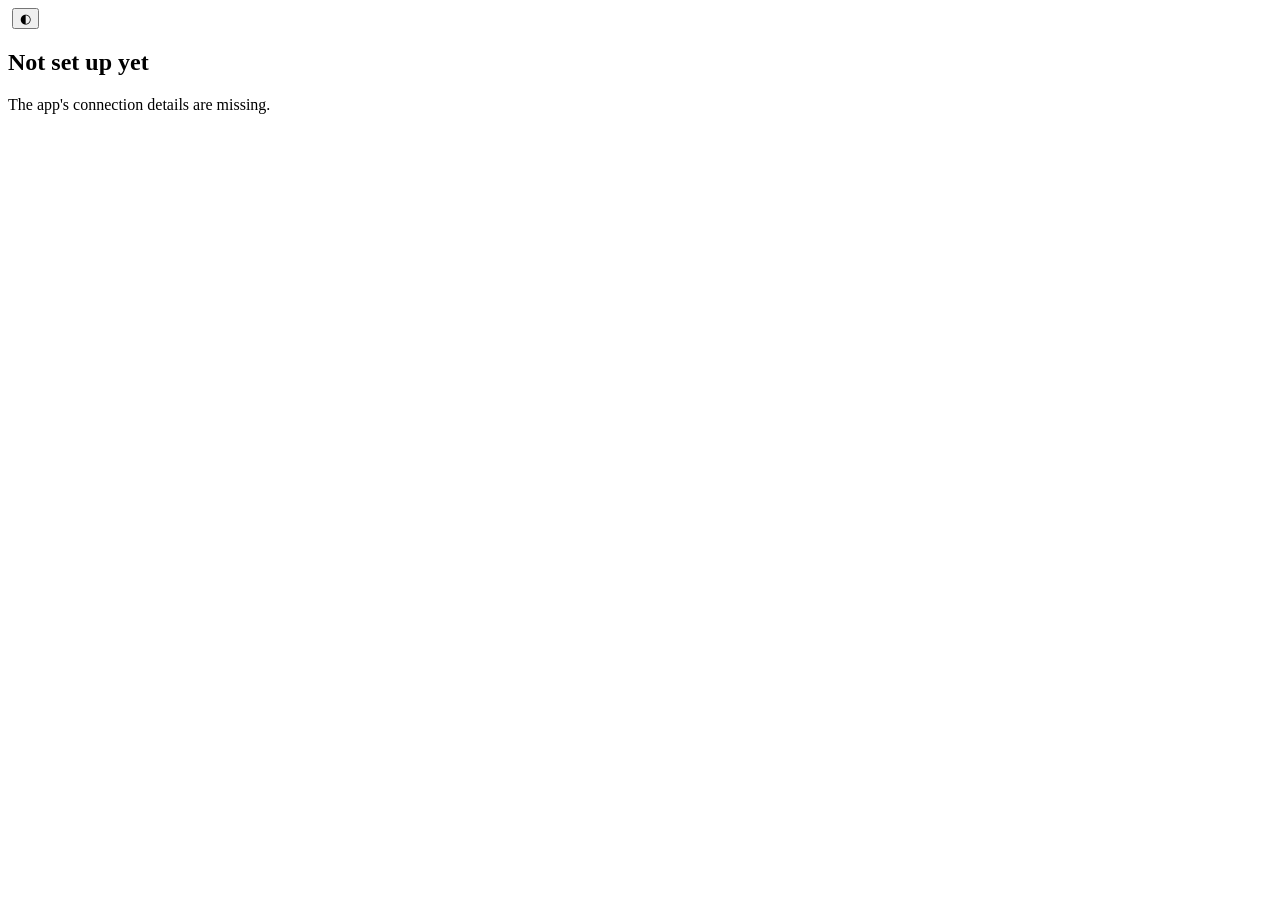
==== index.html @ 11deaef2 "deploy index.html" ====
<!doctype html>
<html lang="en">
<head>
<meta charset="utf-8">
<meta name="viewport" content="width=device-width, initial-scale=1, viewport-fit=cover">
<meta name="theme-color" content="#1d6fb8">
<meta name="apple-mobile-web-app-capable" content="yes">
<meta name="apple-mobile-web-app-status-bar-style" content="black-translucent">
<meta name="apple-mobile-web-app-title" content="Reels">
<title>Reels</title>
<link rel="manifest" href="manifest.webmanifest">
<link rel="apple-touch-icon" href="icon-180.png">
<link rel="icon" href="icon-192.png">
<link rel="stylesheet" href="style.css">
</head>
<body>
<div class="bg" aria-hidden="true"></div>

<header class="bar">
  <img class="logo" src="mark.png" alt="">
  <span class="live" id="live" hidden>LIVE</span>
  <nav class="tabs" id="tabs" role="tablist" hidden>
    <button role="tab" data-tab="ideas" aria-selected="true">Ideas</button>
    <button role="tab" data-tab="film">Film</button>
    <button role="tab" data-tab="post">Post</button>
    <button role="tab" data-tab="taste">Taste</button>
  </nav>
  <button class="round" id="theme" aria-label="Toggle dark mode">◐</button>
</header>

<main id="view"><section class="card"><h2>Loading</h2></section></main>
<div class="toast" id="toast" hidden></div>

<script src="config.js"></script>
<script src="supabase.js"></script>
<script src="app.js"></script>
</body>
</html>
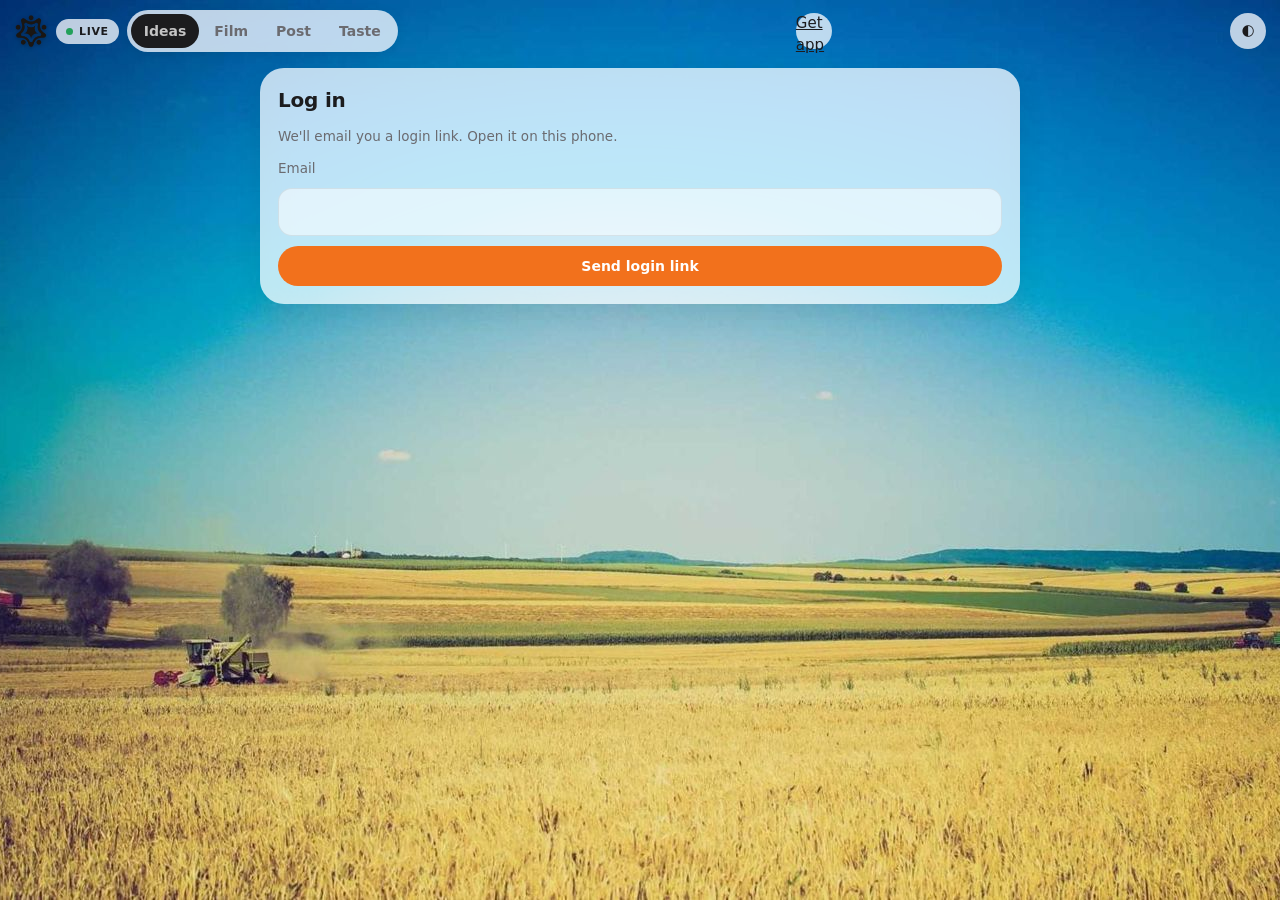
==== commit 076f59e9: "deploy index.html" ====
--- a/index.html
+++ b/index.html
@@ -4,10 +4,11 @@
 <meta charset="utf-8">
 <meta name="viewport" content="width=device-width, initial-scale=1, viewport-fit=cover">
 <meta name="theme-color" content="#1d6fb8">
+<meta name="mobile-web-app-capable" content="yes">
 <meta name="apple-mobile-web-app-capable" content="yes">
 <meta name="apple-mobile-web-app-status-bar-style" content="black-translucent">
 <meta name="apple-mobile-web-app-title" content="Reels">
-<title>Reels</title>
+<title>Upglow Reels</title>
 <link rel="manifest" href="manifest.webmanifest">
 <link rel="apple-touch-icon" href="icon-180.png">
 <link rel="icon" href="icon-192.png">
@@ -25,6 +26,7 @@
     <button role="tab" data-tab="post">Post</button>
     <button role="tab" data-tab="taste">Taste</button>
   </nav>
+  <a class="round install-link" id="getapp" href="install.html" hidden>Get app</a>
   <button class="round" id="theme" aria-label="Toggle dark mode">◐</button>
 </header>
 
--- a/style.css
+++ b/style.css
@@ -0,0 +1,80 @@
+/* Commander look: frosted glass cards over a photo wallpaper, pill toolbar, orange actions. */
+:root{
+  --glass: rgba(255,255,255,.74); --glass-2: rgba(255,255,255,.55); --line: rgba(0,0,0,.08);
+  --ink:#1c1c1e; --muted:#6b6b70; --accent:#F2711C; --accent-ink:#fff; --chip: rgba(0,0,0,.06);
+  --ok:#22a05a; --bad:#d6453d; --blur: blur(22px) saturate(1.4);
+  --r: 24px; --font: -apple-system, BlinkMacSystemFont, "SF Pro Text", "Inter", system-ui, sans-serif;
+}
+:root[data-dark]{ --glass: rgba(28,28,32,.72); --glass-2: rgba(40,40,46,.6); --line: rgba(255,255,255,.1); --ink:#f2f2f4; --muted:#a2a2aa; --chip: rgba(255,255,255,.1) }
+*{box-sizing:border-box}
+html,body{margin:0;min-height:100%;font:400 15px/1.45 var(--font);color:var(--ink);-webkit-font-smoothing:antialiased}
+body{background:#1d6fb8;padding:env(safe-area-inset-top) max(14px,env(safe-area-inset-right)) calc(90px + env(safe-area-inset-bottom)) max(14px,env(safe-area-inset-left))}
+.bg{position:fixed;inset:0;background:url(bg.jpg) center/cover no-repeat;z-index:-1}
+:root[data-dark] .bg{filter:brightness(.45)}
+button{font:inherit;color:inherit}
+a{color:inherit}
+
+.bar{position:sticky;top:env(safe-area-inset-top);z-index:5;display:flex;gap:8px;align-items:center;padding-block:10px;flex-wrap:wrap}
+.logo{width:34px;height:34px;filter:drop-shadow(0 1px 2px rgba(0,0,0,.3))}
+:root[data-dark] .logo{filter:invert(1)}
+.live{font:700 11px var(--font);letter-spacing:.06em;padding:6px 10px;border-radius:999px;background:var(--glass);backdrop-filter:var(--blur);-webkit-backdrop-filter:var(--blur);display:inline-flex;gap:6px;align-items:center}
+.live::before{content:"";width:7px;height:7px;border-radius:50%;background:var(--ok)}
+.tabs{display:flex;gap:2px;padding:4px;border-radius:999px;background:var(--glass);backdrop-filter:var(--blur);-webkit-backdrop-filter:var(--blur);box-shadow:0 2px 12px rgba(0,0,0,.08)}
+.tabs button{border:0;background:transparent;padding:7px 13px;border-radius:999px;font-weight:600;font-size:14px;color:var(--muted);cursor:pointer}
+.tabs button[aria-selected="true"]{background:var(--ink);color:var(--glass)}
+:root[data-dark] .tabs button[aria-selected="true"]{color:#1c1c1e;background:#f2f2f4}
+.tabs .n{font-size:11px;margin-left:4px;opacity:.7}
+.round{margin-left:auto;width:36px;height:36px;border-radius:50%;border:0;background:var(--glass);backdrop-filter:var(--blur);-webkit-backdrop-filter:var(--blur);cursor:pointer}
+
+main{display:grid;gap:12px;max-width:760px;margin:6px auto 0}
+.card{background:var(--glass);backdrop-filter:var(--blur);-webkit-backdrop-filter:var(--blur);border-radius:var(--r);padding:18px;box-shadow:0 8px 30px rgba(0,0,0,.08);display:grid;gap:12px;min-width:0}
+.card h2{margin:0;font-size:20px;font-weight:700;letter-spacing:-.01em;text-wrap:balance}
+.card h3{margin:0;font-size:15px;font-weight:700}
+.sub{color:var(--muted);font-size:13.5px;margin:0}
+.ref{display:flex;gap:8px;align-items:center;flex-wrap:wrap;font-size:13px;color:var(--muted)}
+.ref a{font-weight:600;color:var(--ink)}
+.chips{display:flex;gap:6px;flex-wrap:wrap}
+.chip{font-size:12px;padding:4px 9px;border-radius:999px;background:var(--chip)}
+.chip.score{background:var(--accent);color:var(--accent-ink);font-weight:700}
+.hook{font-size:22px;font-weight:700;line-height:1.2;letter-spacing:-.01em;margin:0;text-wrap:balance}
+details{border-top:1px solid var(--line);padding-top:10px}
+summary{cursor:pointer;font-weight:600;list-style:none}
+summary::-webkit-details-marker{display:none}
+summary::after{content:" ›";color:var(--muted)}
+details[open] summary::after{content:" ⌄"}
+.script{display:grid;gap:8px;margin-top:10px}
+.beat{display:grid;grid-template-columns:62px 1fr;gap:10px;font-size:13.5px}
+.beat .t{font-variant-numeric:tabular-nums;color:var(--muted);font-weight:600}
+.beat .on{display:block;margin-top:2px;font-weight:600}
+.beat .on::before{content:"On screen: ";font-weight:400;color:var(--muted)}
+.list{margin:0;padding-left:18px;display:grid;gap:4px;font-size:13.5px}
+.opts{display:grid;grid-template-columns:repeat(auto-fill,minmax(110px,1fr));gap:10px;margin-top:8px}
+.opt{border:2px solid transparent;border-radius:16px;padding:6px;background:var(--glass-2);display:grid;gap:6px;cursor:pointer;text-align:left}
+.opt video,.opt .ph{width:100%;aspect-ratio:9/16;border-radius:11px;background:#000;object-fit:cover;display:block}
+.opt b{font-size:13px}.opt span{font-size:12px;color:var(--muted)}
+.opt[aria-pressed="true"]{border-color:var(--accent)}
+.row{display:flex;gap:8px;flex-wrap:wrap;align-items:center}
+.btn{border:0;border-radius:999px;padding:10px 16px;font-weight:600;font-size:14px;background:var(--chip);cursor:pointer}
+.btn.primary{background:var(--accent);color:var(--accent-ink)}
+.btn.ok{background:var(--ok);color:#fff}
+.btn.small{padding:6px 11px;font-size:12.5px}
+.btn:disabled{opacity:.5}
+.btn:focus-visible,.opt:focus-visible,.tabs button:focus-visible{outline:3px solid var(--accent);outline-offset:2px}
+.reasons{display:flex;gap:6px;flex-wrap:wrap}
+.reasons button{border:1px solid var(--line);background:transparent;border-radius:999px;padding:5px 10px;font-size:12.5px;cursor:pointer}
+.reasons button[aria-pressed="true"]{background:var(--ink);color:var(--glass)}
+.slot{display:flex;justify-content:space-between;gap:10px;align-items:center;border-top:1px solid var(--line);padding-top:10px}
+.slot .done{color:var(--ok);font-weight:600;font-size:13px}
+.versions{display:grid;grid-template-columns:repeat(auto-fill,minmax(150px,1fr));gap:12px}
+.v{display:grid;gap:6px;align-content:start;font-size:12.5px}
+.v video{width:100%;aspect-ratio:9/16;border-radius:14px;background:#000;object-fit:cover}
+.v .snd{color:var(--muted)}
+.cap{white-space:pre-wrap;font-size:13px;background:var(--glass-2);border-radius:14px;padding:12px;max-height:10em;overflow:auto}
+.taste{display:grid;gap:6px}
+.trow{display:grid;grid-template-columns:1fr 120px 54px;gap:10px;align-items:center;font-size:13.5px}
+.meter{height:8px;border-radius:99px;background:var(--chip);overflow:hidden}
+.meter i{display:block;height:100%;background:var(--accent)}
+.empty{color:var(--muted)}
+input[type=email]{width:100%;border:1px solid var(--line);border-radius:14px;padding:12px 14px;font:inherit;background:var(--glass-2);color:var(--ink)}
+.toast{position:fixed;left:50%;transform:translateX(-50%);bottom:calc(24px + env(safe-area-inset-bottom));background:var(--ink);color:var(--glass);padding:10px 16px;border-radius:999px;font-size:13.5px;z-index:20}
+@media (min-width:700px){ .hook{font-size:26px} }
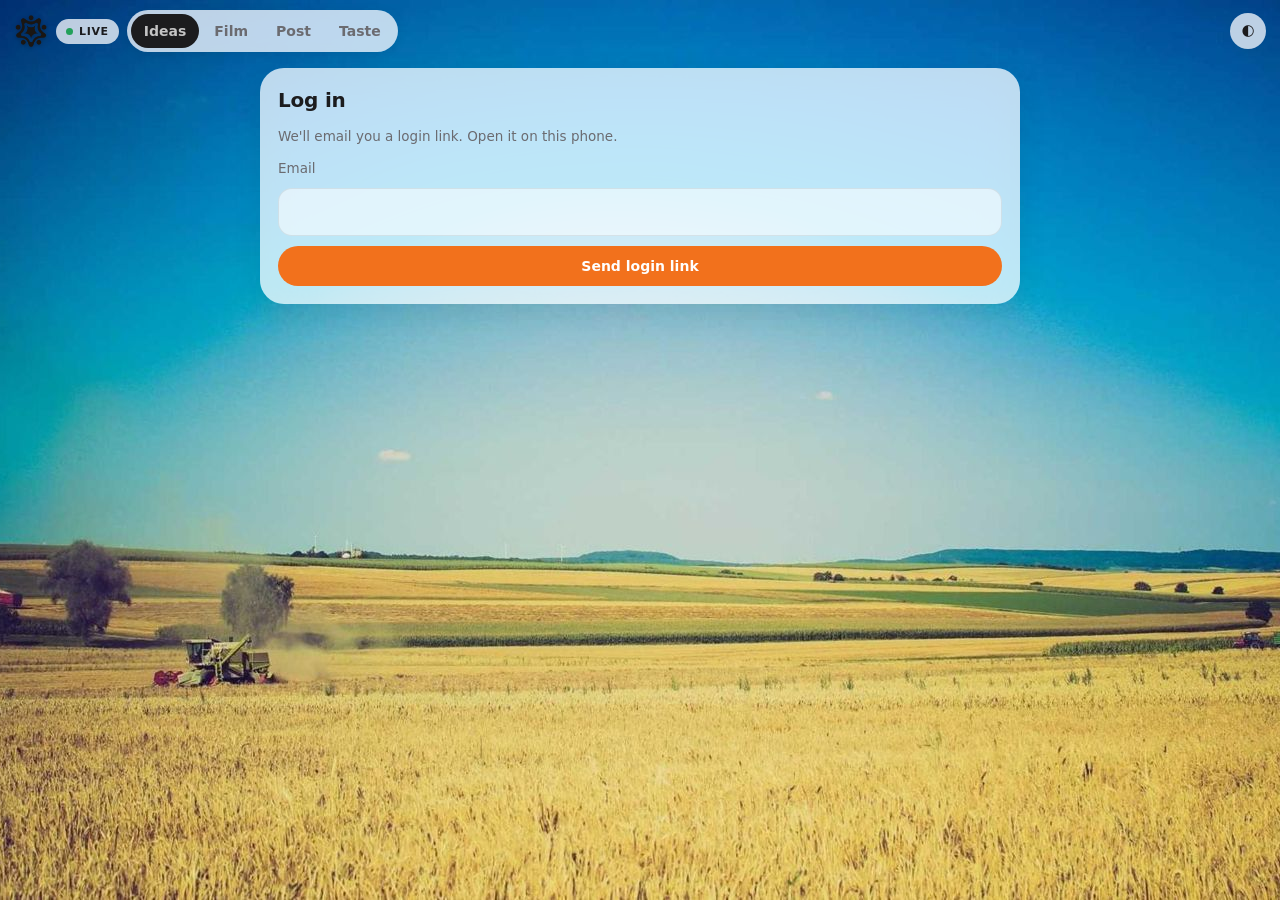
==== commit b872208c: "deploy index.html" ====
--- a/index.html
+++ b/index.html
@@ -4,11 +4,10 @@
 <meta charset="utf-8">
 <meta name="viewport" content="width=device-width, initial-scale=1, viewport-fit=cover">
 <meta name="theme-color" content="#1d6fb8">
-<meta name="mobile-web-app-capable" content="yes">
 <meta name="apple-mobile-web-app-capable" content="yes">
 <meta name="apple-mobile-web-app-status-bar-style" content="black-translucent">
 <meta name="apple-mobile-web-app-title" content="Reels">
-<title>Upglow Reels</title>
+<title>Reels</title>
 <link rel="manifest" href="manifest.webmanifest">
 <link rel="apple-touch-icon" href="icon-180.png">
 <link rel="icon" href="icon-192.png">
@@ -26,7 +25,6 @@
     <button role="tab" data-tab="post">Post</button>
     <button role="tab" data-tab="taste">Taste</button>
   </nav>
-  <a class="round install-link" id="getapp" href="install.html" hidden>Get app</a>
   <button class="round" id="theme" aria-label="Toggle dark mode">◐</button>
 </header>
 
--- a/style.css
+++ b/style.css
@@ -24,7 +24,8 @@
 .tabs button[aria-selected="true"]{background:var(--ink);color:var(--glass)}
 :root[data-dark] .tabs button[aria-selected="true"]{color:#1c1c1e;background:#f2f2f4}
 .tabs .n{font-size:11px;margin-left:4px;opacity:.7}
-.round{margin-left:auto;width:36px;height:36px;border-radius:50%;border:0;background:var(--glass);backdrop-filter:var(--blur);-webkit-backdrop-filter:var(--blur);cursor:pointer}
+.round{margin-left:auto;width:36px;height:36px;border-radius:50%;border:0;background:var(--glass);backdrop-filter:var(--blur);-webkit-backdrop-filter:var(--blur);cursor:pointer;display:grid;place-items:center;text-decoration:none}
+a.install-link{width:auto;padding:0 12px;border-radius:999px;font-size:13px;font-weight:700}
 
 main{display:grid;gap:12px;max-width:760px;margin:6px auto 0}
 .card{background:var(--glass);backdrop-filter:var(--blur);-webkit-backdrop-filter:var(--blur);border-radius:var(--r);padding:18px;box-shadow:0 8px 30px rgba(0,0,0,.08);display:grid;gap:12px;min-width:0}
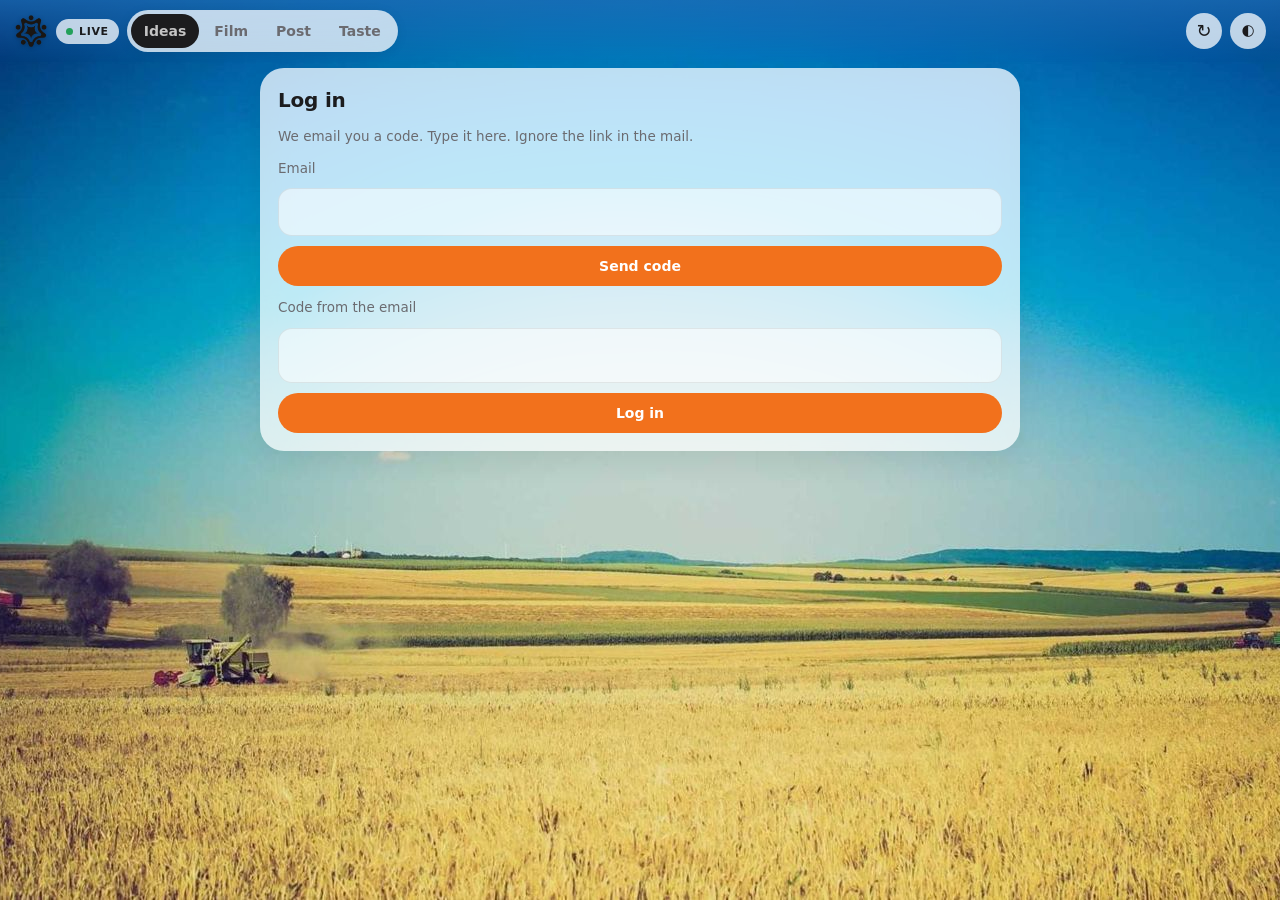
==== commit 8c02c7f7: "deploy index.html" ====
--- a/index.html
+++ b/index.html
@@ -33,6 +33,7 @@
 
 <script src="config.js"></script>
 <script src="supabase.js"></script>
+<script src="film.js"></script>
 <script src="app.js"></script>
 </body>
 </html>
--- a/style.css
+++ b/style.css
@@ -8,13 +8,14 @@
 :root[data-dark]{ --glass: rgba(28,28,32,.72); --glass-2: rgba(40,40,46,.6); --line: rgba(255,255,255,.1); --ink:#f2f2f4; --muted:#a2a2aa; --chip: rgba(255,255,255,.1) }
 *{box-sizing:border-box}
 html,body{margin:0;min-height:100%;font:400 15px/1.45 var(--font);color:var(--ink);-webkit-font-smoothing:antialiased}
-body{background:#1d6fb8;padding:env(safe-area-inset-top) max(14px,env(safe-area-inset-right)) calc(90px + env(safe-area-inset-bottom)) max(14px,env(safe-area-inset-left))}
+body{background:#1d6fb8;padding:0 max(14px,env(safe-area-inset-right)) calc(90px + env(safe-area-inset-bottom)) max(14px,env(safe-area-inset-left))}
 .bg{position:fixed;inset:0;background:url(bg.jpg) center/cover no-repeat;z-index:-1}
 :root[data-dark] .bg{filter:brightness(.45)}
 button{font:inherit;color:inherit}
 a{color:inherit}
 
-.bar{position:sticky;top:env(safe-area-inset-top);z-index:5;display:flex;gap:8px;align-items:center;padding-block:10px;flex-wrap:wrap}
+.bar{position:sticky;top:0;z-index:5;display:flex;gap:8px;align-items:center;flex-wrap:wrap;margin:0 calc(-1 * max(14px,env(safe-area-inset-left)));padding:calc(10px + env(safe-area-inset-top)) max(14px,env(safe-area-inset-right)) 10px max(14px,env(safe-area-inset-left));background:linear-gradient(to bottom,rgba(29,111,184,.72),rgba(29,111,184,0));backdrop-filter:blur(14px);-webkit-backdrop-filter:blur(14px)}
+:root[data-dark] .bar{background:linear-gradient(to bottom,rgba(10,10,12,.72),rgba(10,10,12,0))}
 .logo{width:34px;height:34px;filter:drop-shadow(0 1px 2px rgba(0,0,0,.3))}
 :root[data-dark] .logo{filter:invert(1)}
 .live{font:700 11px var(--font);letter-spacing:.06em;padding:6px 10px;border-radius:999px;background:var(--glass);backdrop-filter:var(--blur);-webkit-backdrop-filter:var(--blur);display:inline-flex;gap:6px;align-items:center}
@@ -24,8 +25,7 @@
 .tabs button[aria-selected="true"]{background:var(--ink);color:var(--glass)}
 :root[data-dark] .tabs button[aria-selected="true"]{color:#1c1c1e;background:#f2f2f4}
 .tabs .n{font-size:11px;margin-left:4px;opacity:.7}
-.round{margin-left:auto;width:36px;height:36px;border-radius:50%;border:0;background:var(--glass);backdrop-filter:var(--blur);-webkit-backdrop-filter:var(--blur);cursor:pointer;display:grid;place-items:center;text-decoration:none}
-a.install-link{width:auto;padding:0 12px;border-radius:999px;font-size:13px;font-weight:700}
+.round{margin-left:auto;width:36px;height:36px;border-radius:50%;border:0;background:var(--glass);backdrop-filter:var(--blur);-webkit-backdrop-filter:var(--blur);cursor:pointer}
 
 main{display:grid;gap:12px;max-width:760px;margin:6px auto 0}
 .card{background:var(--glass);backdrop-filter:var(--blur);-webkit-backdrop-filter:var(--blur);border-radius:var(--r);padding:18px;box-shadow:0 8px 30px rgba(0,0,0,.08);display:grid;gap:12px;min-width:0}
@@ -79,3 +79,9 @@
 input[type=email]{width:100%;border:1px solid var(--line);border-radius:14px;padding:12px 14px;font:inherit;background:var(--glass-2);color:var(--ink)}
 .toast{position:fixed;left:50%;transform:translateX(-50%);bottom:calc(24px + env(safe-area-inset-bottom));background:var(--ink);color:var(--glass);padding:10px 16px;border-radius:999px;font-size:13.5px;z-index:20}
 @media (min-width:700px){ .hook{font-size:26px} }
+
+.bar .tabs{order:3;flex-basis:100%;justify-content:space-between}
+.bar .round,.bar .install-link{order:2}
+@media (min-width:560px){.bar .tabs{order:0;flex-basis:auto}}
+
+#refresh{font-size:18px;line-height:1}#refresh.spin{animation:sp .8s linear infinite}@keyframes sp{to{transform:rotate(360deg)}}
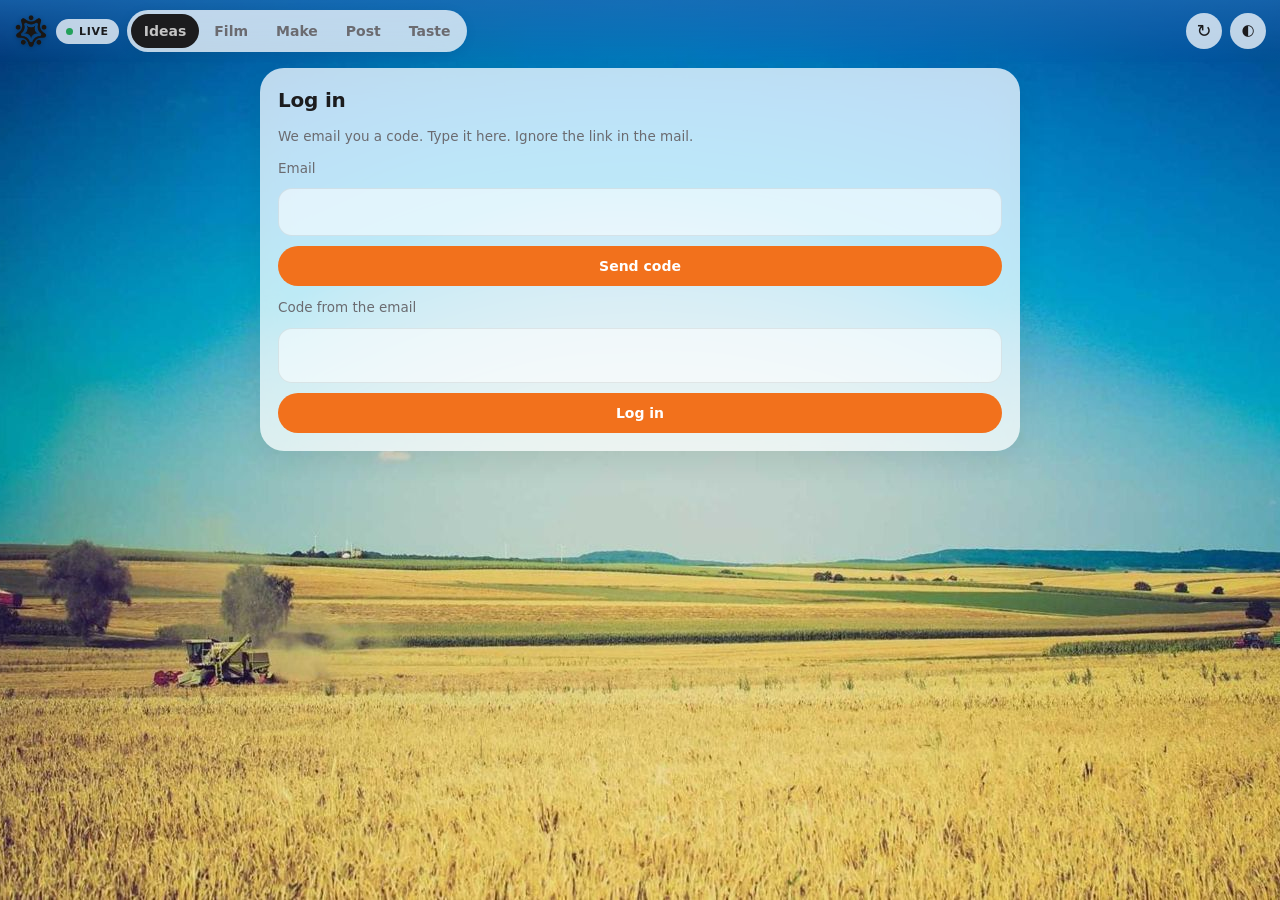
==== commit a4314114: "deploy index.html" ====
--- a/index.html
+++ b/index.html
@@ -22,6 +22,7 @@
   <nav class="tabs" id="tabs" role="tablist" hidden>
     <button role="tab" data-tab="ideas" aria-selected="true">Ideas</button>
     <button role="tab" data-tab="film">Film</button>
+    <button role="tab" data-tab="make">Make</button>
     <button role="tab" data-tab="post">Post</button>
     <button role="tab" data-tab="taste">Taste</button>
   </nav>
@@ -34,6 +35,7 @@
 <script src="config.js"></script>
 <script src="supabase.js"></script>
 <script src="film.js"></script>
+<script src="make.js"></script>
 <script src="app.js"></script>
 </body>
 </html>
--- a/style.css
+++ b/style.css
@@ -85,3 +85,38 @@
 @media (min-width:560px){.bar .tabs{order:0;flex-basis:auto}}
 
 #refresh{font-size:18px;line-height:1}#refresh.spin{animation:sp .8s linear infinite}@keyframes sp{to{transform:rotate(360deg)}}
+
+/* clip sheet + voice sheet */
+body.noscroll{overflow:hidden}
+.sheet{position:fixed;inset:0;z-index:50;background:rgba(8,8,12,.55);backdrop-filter:blur(10px);-webkit-backdrop-filter:blur(10px);display:flex;align-items:flex-end;justify-content:center;overflow:auto;padding:max(10px,env(safe-area-inset-top)) 10px 0}
+.sheet-card{background:var(--glass);backdrop-filter:var(--blur);-webkit-backdrop-filter:var(--blur);border-radius:var(--r) var(--r) 0 0;padding:18px 18px calc(22px + env(safe-area-inset-bottom));width:100%;max-width:560px;display:grid;gap:12px;box-shadow:0 -12px 50px rgba(0,0,0,.3);max-height:96vh;overflow:auto}
+:root:not([data-dark]) .sheet-card{background:rgba(255,255,255,.94)}
+.sheet-h{display:flex;justify-content:space-between;gap:10px;align-items:flex-start}
+.sheet-h h2{margin:0;font-size:20px}
+.sx-stage{display:flex;justify-content:center;background:#000;border-radius:16px;overflow:hidden}
+.sx-stage video{height:36vh;width:100%;object-fit:contain;display:block;background:#000}
+.sx-note{font-size:13.5px;min-height:1.4em}
+.sx-graph svg{width:100%;height:44px;display:block}
+.sx-graph rect{fill:var(--chip)}.sx-graph rect.on{fill:var(--accent)}
+.sx-sliders{display:grid;gap:8px}
+.sx-sliders label{display:grid;grid-template-columns:54px 1fr;gap:4px 10px;align-items:center;font-size:13px;font-weight:600}
+.sx-sliders label b{grid-column:2;font-weight:400;color:var(--muted);order:3;font-size:12px}
+.sx-sliders input[type=range]{width:100%;accent-color:var(--accent)}
+.sx-row{display:flex;gap:10px;align-items:center;flex-wrap:wrap}
+.chip[aria-pressed="true"]{background:var(--accent);color:var(--accent-ink)}
+button.chip{border:0;cursor:pointer;font:inherit;font-size:12.5px;font-weight:600}
+.sw{display:flex;gap:10px;align-items:center;font-size:14px;font-weight:600;flex-wrap:wrap}
+.sw input{width:20px;height:20px;accent-color:var(--accent)}
+.sx-narr textarea{width:100%;border:1px solid var(--line);border-radius:14px;padding:12px;font:inherit;background:var(--glass-2);color:var(--ink);margin-top:8px}
+.sx-out{font-size:14px}.warn{color:var(--bad);font-weight:600}
+.bar-prog{position:relative;height:26px;border-radius:99px;background:var(--chip);overflow:hidden}
+.bar-prog i{position:absolute;inset:0 auto 0 0;width:0;background:var(--accent);transition:width .2s}
+.bar-prog span{position:relative;display:block;text-align:center;font-size:12.5px;font-weight:600;line-height:26px;color:var(--ink);mix-blend-mode:normal}
+.sx-script{font-size:15px;line-height:1.5;background:var(--glass-2);border-radius:14px;padding:12px;margin:0}
+.vu{height:8px;border-radius:99px;background:var(--chip);overflow:hidden}.vu i{display:block;height:100%;width:0;background:var(--ok);transition:width .08s}
+
+/* auto edit: the app decides, the user sees only progress */
+.sheet-card.auto .sx-graph,.sheet-card.auto .sx-sliders,.sheet-card.auto .sx-row,.sheet-card.auto .sx-narr,.sheet-card.auto #sx-shrinkRow,.sheet-card.auto .sx-out,.sheet-card.auto #sx-go{display:none}
+.sheet-card.auto .sx-stage{max-height:30vh;opacity:.9}
+.narr-box{display:grid;gap:8px;margin-top:8px}
+.narr-box textarea{width:100%;border-radius:14px;border:1px solid var(--line);background:var(--chip);color:var(--ink);padding:10px;font:inherit}
